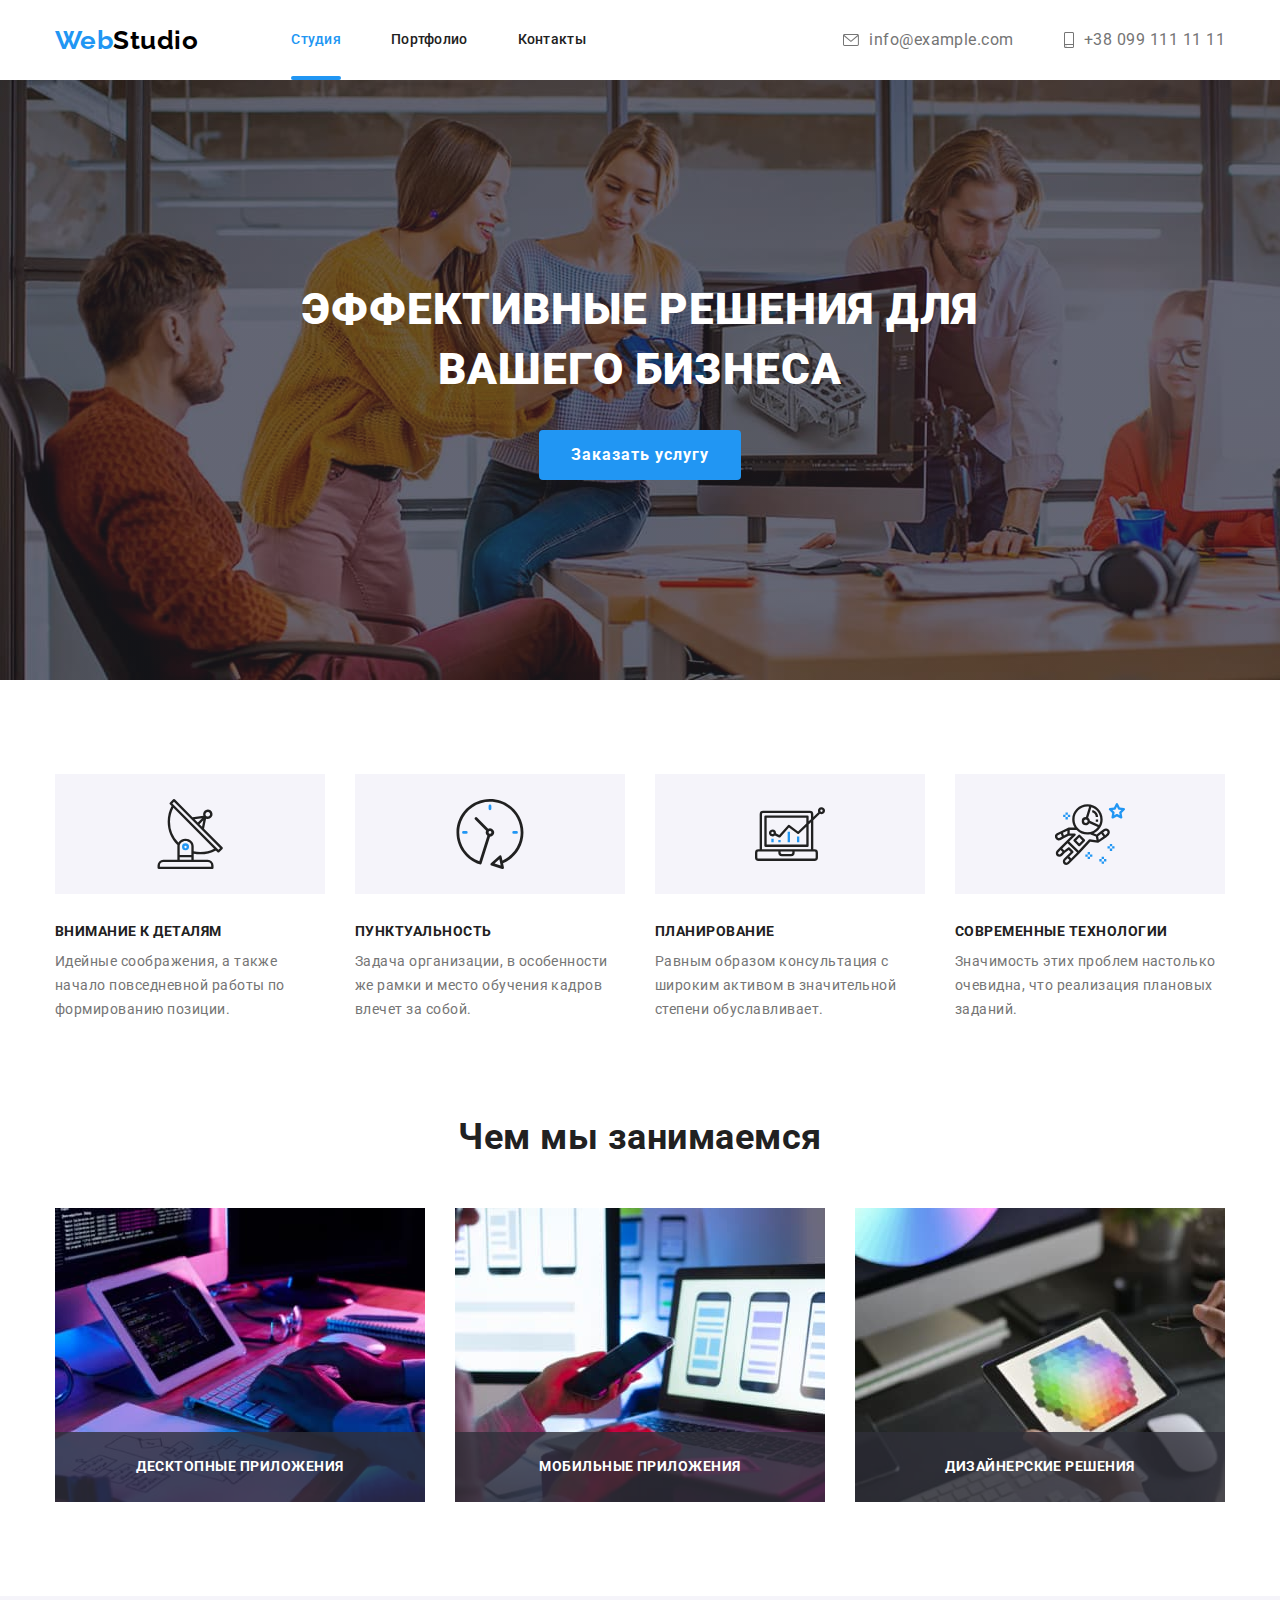
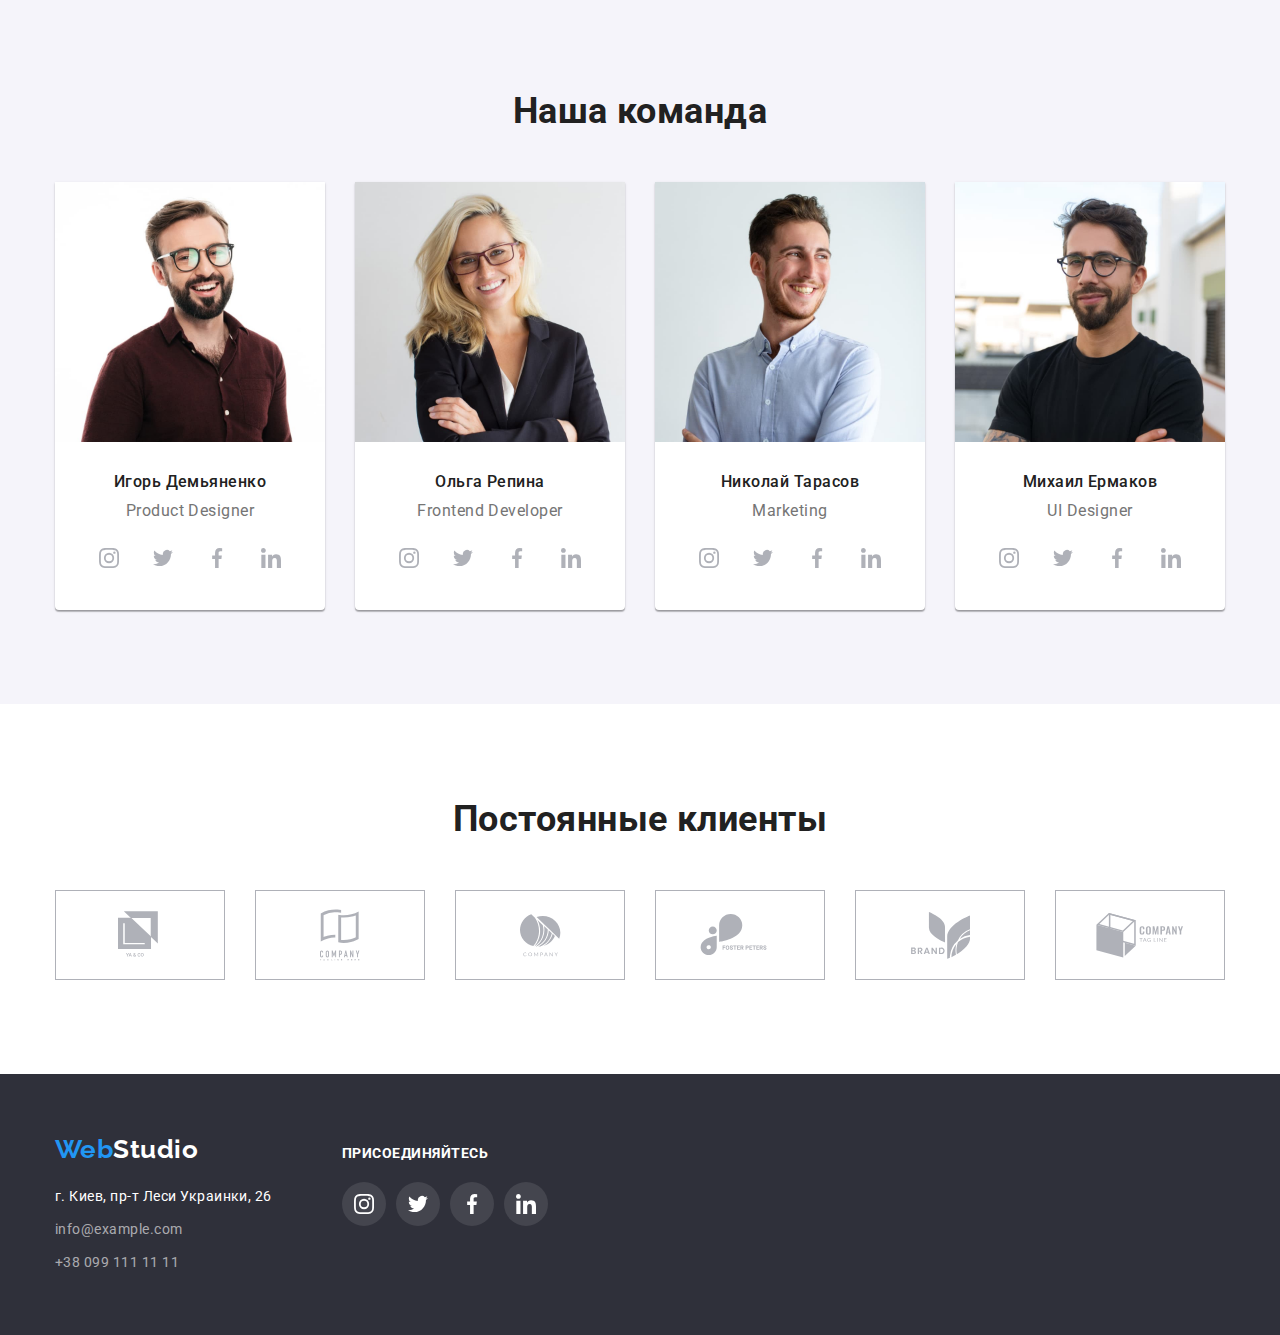
==== index.html @ 7fc9d30b "modal window, current effect, text over pictures" ====
<!DOCTYPE html>
<html lang="ru">

<head>
    <meta charset="UTF-8">
    <meta name="viewport" content="width=device-width, initial-scale=1.0">
    <title>Веб студия</title>
    <link rel="preconnect" href="https://fonts.gstatic.com">
    <link
        href="https://fonts.googleapis.com/css2?family=Oleo+Script&family=Raleway:wght@700&family=Roboto:wght@400;500;700;900&display=swap"
        rel="stylesheet">
    <link rel="stylesheet"
        href="https://cdnjs.cloudflare.com/ajax/libs/modern-normalize/1.0.0/modern-normalize.min.css">
    <link rel="stylesheet" href="./css/styles.css">
</head>

<body>


    <header>
        <div class="container header">
            <a class="logo" href=""><span class="accent">Web</span>Studio</a>
            <nav>
                <ul class="nav-list list">
                    <li class="nav-item"><a class="nav-link current" href="">Студия</a></li>
                    <li class="nav-item"><a class="nav-link" href="./portfolio.html">Портфолио</a></li>
                    <li class="nav-item"><a class="nav-link" href="">Контакты</a></li>
                </ul>
            </nav>
            <div class="box">
                <a class="contakts" href="mailto:info@example.com">
                    <svg width="16" height="12" class="icon-envelope">
                        <use href="./images/spriteoptim.svg#envelope"></use>
                    </svg>
                    info@example.com</a>
                <a class="contakts" href="tel:+380991111111">
                    <svg width="10" height="16" class="icon-smartphone">
                        <use href="./images/spriteoptim.svg#smartphone"></use>
                    </svg>
                    +38 099 111 11 11</a>

            </div>
        </div>
    </header>
    <main>
        <!--Герой-->
        <section class="hero">

            <h1>Эффективные решения для вашего бизнеса</h1>
            <a href="">Заказать услугу</a>

        </section>

        <!--Особенности-->
        <section class="section-padding">
            <div class="container">
                <h2 class="features-header visually-hidden">Особенности</h2>

                <ul class="list featuresbox">
                    <li class="feature">
                        <div class="feature-icon">
                            <svg width="70" height="70" class="icon-group">
                                <use href="./images/spriteoptim.svg#group"></use>
                            </svg>
                        </div>
                        <h3 class="features-items">Внимание к деталям</h3>
                        <p>Идейные соображения, а также начало повседневной работы по формированию позиции.</p>
                    </li>
                    <li class="feature">
                        <div class="feature-icon">
                            <svg width="70" height="70" class="icon-clock">
                                <use href="./images/spriteoptim.svg#clock"></use>
                            </svg>
                        </div>
                        <h3 class="features-items">Пунктуальность</h3>
                        <p>Задача организации, в особенности же рамки и место обучения кадров влечет за собой.</p>
                    </li>
                    <li class="feature">
                        <div class="feature-icon">
                            <svg width="70" height="70" class="icon-diagram">
                                <use href="./images/spriteoptim.svg#diagram"></use>
                            </svg>
                        </div>
                        <h3 class="features-items">Планирование</h3>
                        <p>Равным образом консультация с широким активом в значительной степени обуславливает.</p>
                    </li>
                    <li class="feature">
                        <div class="feature-icon">
                            <svg width="70" height="70" class="icon-astronaut">
                                <use href="./images/spriteoptim.svg#astronaut"></use>
                            </svg>
                        </div>
                        <h3 class="features-items">Современные технологии</h3>
                        <p>Значимость этих проблем настолько очевидна, что реализация плановых заданий.</p>
                    </li>
                </ul>
            </div>
        </section>
        <!--Чем мы занимаемся-->
        <section class="section-padding wedo">
            <div class="container">
                <h2 class="occupations">Чем мы занимаемся</h2>
                <ul class="list wedo">
                    <li>
                        <div class="card">
                            <img width="370" height="294" src="./images/occupations/occupations1-optim.jpg" alt="Кодинг">
                            <p>Десктопные приложения</p>
                        </div>
                    </li>
                    <li>
                        <div class="card">
                            <img width="370" height="294" src="./images/occupations/occupations2-optim.jpg" alt="Работа со смартфонами">
                            <p>Мобильные приложения</p>
                        </div>
                    </li>
                    <li>
                        <div class="card">
                            <img width="370" height="294" src="./images/occupations/occupations3-optim.jpg" alt="Работа с цветовой палитрой">
                            <p>Дизайнерские решения</p>
                        </div>
                    </li>
                </ul>
            </div>
        </section>
        <!--Команда-->
        <section class="ourteam section-padding">
            <div class="container">
                <h2 class="team">Наша команда</h2>
                <ul class="team-list list">
                    <li>
                        <article class="team-description">
                            <img width="270" height="260" src="./images/team-photos/team1-opt.jpg"
                                alt="Фото Игоря Демьяненко">
                            <h3 class="team-name">Игорь Демьяненко</h3>
                            <p>Product Designer</p>
                            <ul class="list socmedia-list">
                                <li><a class="team-icon" href="">
                                        <svg width="20" height="20" class="icon-instagram">
                                            <use href="./images/spriteoptim.svg#instagram"></use>
                                        </svg></a></li>
                                <li><a class="team-icon" href="">
                                        <svg width="20" height="20" class="icon-twitter">
                                            <use href="./images/spriteoptim.svg#twitter"></use>
                                        </svg></a></li>
                                <li><a class="team-icon" href="">
                                        <svg width="20" height="20" class="icon-facebook">
                                            <use href="./images/spriteoptim.svg#facebook"></use>
                                        </svg>
                                    </a></li>
                                <li><a class="team-icon" href="">
                                        <svg width="20" height="20" class="icon-linkedin">
                                            <use href="./images/spriteoptim.svg#linkedin"></use>
                                        </svg>
                                    </a></li>
                            </ul>
                        </article>
                    </li>
                    <li>
                        <article class="team-description">
                            <img width="270" height="260" src="./images/team-photos/team2-opt.jpg"
                                alt="Фото Ольги Репиной">
                            <h3 class="team-name">Ольга Репина</h3>
                            <p>Frontend Developer</p>
                            <ul class="list socmedia-list">
                                <li><a class="team-icon" href="">
                                        <svg width="20" height="20" class="icon-instagram">
                                            <use href="./images/spriteoptim.svg#instagram"></use>
                                        </svg></a></li>
                                <li><a class="team-icon" href="">
                                        <svg width="20" height="20" class="icon-twitter">
                                            <use href="./images/spriteoptim.svg#twitter"></use>
                                        </svg></a></li>
                                <li><a class="team-icon" href="">
                                        <svg width="20" height="20" class="icon-facebook">
                                            <use href="./images/spriteoptim.svg#facebook"></use>
                                        </svg>
                                    </a></li>
                                <li><a class="team-icon" href="">
                                        <svg width="20" height="20" class="icon-linkedin">
                                            <use href="./images/spriteoptim.svg#linkedin"></use>
                                        </svg>
                                    </a></li>
                            </ul>
                        </article>
                    </li>
                    <li>
                        <article class="team-description">
                            <img width="270" height="260" src="./images/team-photos/team3-opt.jpg"
                                alt="Фото Николая Тарасова">
                            <h3 class="team-name">Николай Тарасов</h3>
                            <p>Marketing</p>
                            <ul class="list socmedia-list">
                                <li><a class="team-icon" href="">
                                        <svg width="20" height="20" class="icon-instagram">
                                            <use href="./images/spriteoptim.svg#instagram"></use>
                                        </svg></a></li>
                                <li><a class="team-icon" href="">
                                        <svg width="20" height="20" class="icon-twitter">
                                            <use href="./images/spriteoptim.svg#twitter"></use>
                                        </svg></a></li>
                                <li><a class="team-icon" href="">
                                        <svg width="20" height="20" class="icon-facebook">
                                            <use href="./images/spriteoptim.svg#facebook"></use>
                                        </svg>
                                    </a></li>
                                <li><a class="team-icon" href="">
                                        <svg width="20" height="20" class="icon-linkedin">
                                            <use href="./images/spriteoptim.svg#linkedin"></use>
                                        </svg>
                                    </a></li>
                            </ul>
                        </article>
                    </li>
                    <li>
                        <article class="team-description">
                            <img width="270" height="260" src="./images/team-photos/team4-opt.jpg"
                                alt="Фото Михаила Ермакова">
                            <h3 class="team-name">Михаил Ермаков</h3>
                            <p>UI Designer</p>
                            <ul class="list socmedia-list">
                                <li><a class="team-icon" href="">
                                        <svg width="20" height="20" class="icon-instagram">
                                            <use href="./images/spriteoptim.svg#instagram"></use>
                                        </svg></a></li>
                                <li><a class="team-icon" href="">
                                        <svg width="20" height="20" class="icon-twitter">
                                            <use href="./images/spriteoptim.svg#twitter"></use>
                                        </svg></a></li>
                                <li><a class="team-icon" href="">
                                        <svg width="20" height="20" class="icon-facebook">
                                            <use href="./images/spriteoptim.svg#facebook"></use>
                                        </svg>
                                    </a></li>
                                <li><a class="team-icon" href="">
                                        <svg width="20" height="20" class="icon-linkedin">
                                            <use href="./images/spriteoptim.svg#linkedin"></use>
                                        </svg>
                                    </a></li>
                            </ul>
                        </article>
                    </li>
                </ul>
            </div>
        </section>
        <!-- Постоянные клиенты -->
        <section class="section-padding">
            <div class="container">
                <h2 class="clients-header">Постоянные клиенты</h2>
                <ul class="list clients-list">

                    <li><a href="">
                            <svg width="44" height="49" class="icon-logo1">
                                <use href="./images/spriteoptim.svg#logo1"></use>
                            </svg>
                        </a></li>
                    <li><a href="">
                            <svg width="40" height="52" class="icon-logo2">
                                <use href="./images/spriteoptim.svg#logo2"></use>
                            </svg>
                        </a></li>
                    <li><a href="">
                            <svg width="41" height="43" class="icon-logo3">
                                <use href="./images/spriteoptim.svg#logo3"></use>
                            </svg>
                        </a></li>
                    <li><a href="">
                            <svg width="80" height="42" class="icon-logo4">
                                <use href="./images/spriteoptim.svg#logo4"></use>
                            </svg>
                        </a></li>
                    <li><a href="">
                            <svg width="59" height="47" class="icon-logo5">
                                <use href="./images/spriteoptim.svg#logo5"></use>
                            </svg>
                        </a></li>
                    <li><a href="">
                            <svg width="88" height="45" class="icon-logo6">
                                <use href="./images/spriteoptim.svg#logo6"></use>
                            </svg>
                        </a></li>
                </ul>
            </div>
        </section>
    </main>
    <footer class="main-background">
        <div class="container">
            <div class="address-container">
                <a class="logo inverse" href=""><span class="accent">Web</span>Studio</a>
                <address class="footer">
                    <p>г. Киев, пр-т Леси Украинки, 26</p>
                    <a class="contakts mail" href="mailto:info@example.com">info@example.com</a>
                    <a class="contakts" href="tel:+380991111111">+38 099 111 11 11</a>
                </address>
            </div>
            <div class="join-container">
                <b class="join">присоединяйтесь</b>
                <ul class="list join-list">
                    <li><a class="team-icon" href="">
                            <svg width="20" height="20" class="icon-instagram">
                                <use href="./images/spriteoptim.svg#instagram"></use>
                            </svg></a></li>
                    <li><a class="team-icon" href="">
                            <svg width="20" height="20" class="icon-twitter">
                                <use href="./images/spriteoptim.svg#twitter"></use>
                            </svg></a></li>
                    <li><a class="team-icon" href="">
                            <svg width="20" height="20" class="icon-facebook">
                                <use href="./images/spriteoptim.svg#facebook"></use>
                            </svg>
                        </a></li>
                    <li><a class="team-icon" href="">
                            <svg width="20" height="20" class="icon-linkedin">
                                <use href="./images/spriteoptim.svg#linkedin"></use>
                            </svg>
                        </a></li>
                </ul>
            </div>
        </div>

    </footer>
    <div class="backdrop is-hidden">
        <div class="modal">
            <button class="close" type="button">
                <svg width="18" height="18" class="iicon-close">
                    <use href="./images/spriteoptim.svg#close"></use>
                </svg>
            </button>
        </div>
    </div>
</body>

</html>
---- css/styles.css ----
:root {
  --headers-color: #212121;
  --accent-color: #2196f3;
  --accent-opacity-color: rgba(33, 150, 243, 0.9);
  --text-color: #757575;
  --white-color: #ffffff;
  --black-color: #000000;
  --portfolio-border: #eeeeee;
  --port-header-border: #ececec;
  --bgc: #2f303a;
  --button-bcg-color: #f5f4fa;
  --footer-address-color: rgba(255, 255, 255, 0.6);
  --footer-icons-bcg-color: rgba(255, 255, 255, 0.1);
  --hero-bg-color: rgba(47, 48, 58, 0.4);
  --wedo-bgc: rgba(47, 48, 58, 0.8);
  --icon-color: #afb1b8;
  --modal-bgc: rgba(0, 0, 0, 0.2);
}
/*общие стили*/
body {
  color: var(--text-color);
  background-color: var(--white-color);
  letter-spacing: 0.03em;
  font-family: roboto, sans-serif;
}
a {
  text-decoration: none;
}
ul {
  list-style: none;
}
.container {
  width: 1200px;
  padding-left: 15px;
  padding-right: 15px;
  margin: 0 auto;
}
.section-padding {
  padding-top: 94px;
  padding-bottom: 94px;
}
.list {
  margin: 0;
  padding: 0;
}
img {
  display: block;
  max-width: 100%;
  height: auto;
}
.visually-hidden {
  position: absolute;
  width: 1px;
  height: 1px;
  margin: -1px;
  border: 0;
  padding: 0;
  clip: rect(0 0 0 0);
  overflow: hidden;
}
/*общие стили*/
/*логотип*/
.logo {
  display: block;
  margin-right: 93px;

  color: var(--black-color);
  font-family: Raleway, sans-serif;
  font-weight: 700;
  font-size: 26px;
  line-height: 1.19;
}
.accent {
  color: var(--accent-color);
}
/*логотип*/
/*шапка*/
.nav-link:hover,
.nav-link:focus {
  color: var(--accent-color);
}
.nav-link {
  position: relative;

  color: var(--headers-color);
  font-weight: 500;
  font-size: 14px;
  line-height: 1.14;
  letter-spacing: 0.02em;

  display: block;
  padding-top: 32px;
  padding-bottom: 32px;
}
.nav-link.current {
  color: var(--accent-color);
}
.nav-link.current::after {
  position: absolute;
  bottom: 0;
  left: 0;
  display: inline-block;
  content: "";
  width: 100%;
  height: 4px;
  background: #2196f3;
  border-radius: 2px;
}
.contakts {
  color: inherit;
  display: inline-flex;
  align-items: center;

  --color4: var(--text-color);
}

.contakts:hover,
.contakts:focus {
  color: var(--accent-color);

  --color4: var(--accent-color);
}
.nav-list {
  display: flex;
}
.nav-item:not(:last-child) {
  margin-right: 50px;
}
.box {
  display: flex;
  align-items: center;
  margin-left: auto;
}
.box a:not(:last-child) {
  margin-right: 50px;
}
.container.header {
  display: flex;
  align-items: center;
}
.icon-envelope,
.icon-smartphone {
  margin-right: 10px;
}

/*шапка*/
/*hero*/
.hero {
  background-color: var(--bgc);
  color: var(--white-color);
  letter-spacing: 0.06em;
  text-align: center;

  background-image: linear-gradient(
      to right,
      var(--hero-bg-color),
      var(--hero-bg-color)
    ),
    url(../images/herobg-optim.jpg);

  height: 600px;
  max-width: 1600px;

  margin-left: auto;
  margin-right: auto;

  display: flex;
  flex-direction: column;
  align-items: center;
  justify-content: center;
}

.hero h1 {
  font-weight: 900;
  font-size: 44px;
  line-height: 1.36;
  text-transform: uppercase;

  width: 696px;
  margin-bottom: 30px;
  margin-top: 0;
}

.hero a {
  display: inline-block;
  padding: 10px 32px;

  border-radius: 4px;

  color: inherit;
  font-weight: 700;
  font-size: 16px;
  line-height: 1.87;
  background-color: var(--accent-color);
}
/*hero*/
/*features*/

.features-items {
  color: var(--headers-color);
  font-weight: 700;
  font-size: 14px;
  line-height: 1.14;
  text-transform: uppercase;

  margin-top: 0;
  margin-bottom: 10px;
}
.features-items + p {
  font-size: 14px;
  line-height: 1.71;

  margin: 0;
}
.features-header {
  margin: 0;
}
.featuresbox {
  display: flex;
}
.featuresbox > li {
  width: calc((100% - 90px) / 4);
}
.featuresbox > li:not(:last-child) {
  margin-right: 30px;
}
.feature-icon {
  background-color: var(--button-bcg-color);
  width: 270px;
  height: 120px;
  margin-bottom: 30px;
  display: flex;
  justify-content: center;
  align-items: center;
}

/*occupations*/
.wedo {
  display: flex;
  justify-content: space-between;
}
.wedo li {
  width: calc((100% - 60px) / 3);
}
.section-padding.wedo {
  padding-top: 0;
}
.occupations {
  margin-top: 0;
  margin-bottom: 50px;
}
.card {
  position: relative;
}
.card p {
  position: absolute;
  bottom: 0;
  left: 0;

  width: 100%;
  height: 70px;
  background-color: var(--wedo-bgc);

  margin: 0;
  padding-top: 27px;

  font-weight: 700;
  font-size: 14px;
  line-height: 1.14;
  text-align: center;
  text-transform: uppercase;
  color: var(--white-color);
}
/*occupations*/
/* team*/
.occupations,
.team,
.clients-header {
  color: var(--headers-color);
  font-weight: 700;
  font-size: 36px;
  line-height: 1.17;
  text-align: center;

  margin-top: 0;
  margin-bottom: 50px;
}
.ourteam {
  background-color: var(--button-bcg-color);
}
.team-description {
  font-size: 16px;
  line-height: 1.19;
  text-align: center;
  background-color: var(--white-color);

  box-shadow: 0px 1px 3px rgba(0, 0, 0, 0.12), 0px 1px 1px rgba(0, 0, 0, 0.14),
    0px 2px 1px rgba(0, 0, 0, 0.2);
  border-radius: 0px 0px 4px 4px;
}
.team-description > img {
  margin-bottom: 30px;
}
.team-name {
  color: var(--headers-color);
  font-weight: 500;
  font-size: inherit;

  margin-top: 0px;
  margin-bottom: 10px;
}

.team-description > p {
  margin-top: 0;
  margin-bottom: 16px;
}
.team-list > li {
  width: calc((100% - 90px) / 4);
}

.team-list {
  display: flex;
  justify-content: space-between;
}
.socmedia-list {
  display: flex;
  padding-right: 32px;
  padding-left: 32px;
  justify-content: space-between;
  padding-bottom: 30px;
}

.team-icon {
  width: 44px;
  height: 44px;

  border-radius: 50%;

  display: flex;
  justify-content: center;
  align-items: center;
  --color3: var(--icon-color);
}
.socmedia-list a:hover,
.socmedia-list a:focus {
  background-color: var(--accent-color);
  --color3: var(--white-color);
}
/*team*/
/*clients*/

.clients-list {
  display: flex;
  justify-content: space-between;
}

.clients-list a {
  display: flex;
  justify-content: center;
  align-items: center;

  width: 170px;
  height: 90px;

  border: 1px solid var(--icon-color);

  --color3: var(--icon-color);
}

.clients-list a:hover,
.clients-list a:focus {
  border: 1px solid var(--accent-color);
  --color3: var(--accent-color);
}

/*clients*/
/*футер*/
.main-background {
  background-color: var(--bgc);
}
.footer > p {
  font-style: normal;
  font-size: 14px;
  line-height: 1.71;
  color: var(--white-color);

  margin-top: 0;
  margin-bottom: 9px;
}
.footer > a {
  color: var(--footer-address-color);
  font-style: normal;
  font-size: 14px;
  line-height: 1.71;
}

.logo.inverse {
  padding-top: 60px;
  padding-bottom: 0;
  margin-bottom: 20px;
  margin-right: 0;
  display: inline-block;

  color: var(--white-color);
}

.contakts.mail {
  margin-bottom: 9px;
}
.footer {
  padding-bottom: 60px;
  display: flex;
  flex-direction: column;
}
.join {
  display: block;

  text-transform: uppercase;
  color: var(--white-color);
  font-weight: bold;
  font-size: 14px;
  line-height: 1.14;

  margin-bottom: 20px;
}
.join-container {
  width: 206px;
  margin-left: 70px;
}
footer .join-list {
  padding: 0;
}
footer .container {
  display: flex;
  align-items: baseline;
}
.join-list {
  display: flex;

  justify-content: space-between;
}
footer .team-icon {
  --color3: var(--white-color);
  background-color: var(--footer-icons-bcg-color);
}
footer .team-icon:hover,
footer .team-icon:focus {
  background-color: var(--accent-color);
}
/*футер*/
/*portfolio*/
.port-header {
  border-bottom: 1px solid var(--port-header-border);
}
.filter-collection {
  margin-bottom: 34px;
  display: flex;
  justify-content: center;
}
.filter {
  color: var(--headers-color);
  background-color: var(--button-bcg-color);
  border-radius: 4px;
  border-color: transparent;

  padding: 6px 22px;
}
.filter:not(:last-child) {
  margin-right: 8px;
}

.filter:hover,
.filter:focus {
  background-color: var(--accent-color);
  color: var(--white-color);
}
.portfolio-item {
  color: var(--headers-color);
  font-weight: bold;
  font-size: 18px;
  line-height: 2;
  letter-spacing: 0.06em;

  margin-top: 0;
  margin-bottom: 4px;
}
.portfolio-example {
  color: var(--text-color);
  font-size: 16px;
  line-height: 1.87;

  margin: 0;
}
.border {
  padding-left: 24px;
  padding-bottom: 20px;
  padding-top: 20px;
  padding-right: 24px;
  border-bottom: 1px solid var(--portfolio-border);
  border-right: 1px solid var(--portfolio-border);
  border-left: 1px solid var(--portfolio-border);
}
.portfolio-header {
  margin: 0;
}

.list.portfolio {
  display: flex;
  flex-wrap: wrap;
  justify-content: flex-start;
}
.list.portfolio a {
  display: block;
}

.list.portfolio > li {
  width: calc((100% - 60px) / 3);
}
.list.portfolio > li:hover {
  box-shadow: 0px 1px 1px rgba(0, 0, 0, 0.12), 0px 4px 4px rgba(0, 0, 0, 0.06),
    1px 4px 6px rgba(0, 0, 0, 0.16);
}
.list.portfolio > li:nth-child(3n + 2) {
  margin-right: 30px;
  margin-left: 30px;
}

.list.portfolio > li:not(:nth-last-child(-n + 3)) {
  margin-bottom: 30px;
}
.portfolio-card {
  position: relative;
}
.portfolio-card::before {
  position: absolute;
  top: 0;
  left: 0;

  width: 100%;
  height: 100%;

  content: "";
  display: inline-block;

  background-color: var(--accent-opacity-color);

  opacity: 0;
}
.portfolio-card p {
  position: absolute;
  top: 50%;
  left: 50%;
  transform: translate(-50%, -50%);

  margin: 0;
  width: 322px;
  color: var(--white-color);

  opacity: 0;
}

.list.portfolio a:hover .portfolio-card p {
  opacity: 1;
}
.list.portfolio a:hover .portfolio-card::before {
  opacity: 1;
}
/*portfolio*/
/*modal window*/
.backdrop {
  position: fixed;
  top: 0;
  left: 0;
  width: 100%;
  height: 100%;
  background-color: var(--modal-bgc);
}
.backdrop.is-hidden {
  opacity: 0;
  pointer-events: none;
}
.modal {
  position: absolute;
  top: 221px;
  left: 50%;
  transform: translate(-50%);

  width: 528px;
  height: 521px;
  background-color: var(--white-color);
}
.close {
  position: absolute;
  top: 8px;
  right: 8px;

  display: flex;
  align-items: center;
  justify-content: center;

  width: 30px;
  height: 30px;
  margin: 0;
  padding: 0;
  background-color: var(--white-color);

  border: 1px solid rgba(0, 0, 0, 0.1);
  border-radius: 50%;
}
/*modal window*/
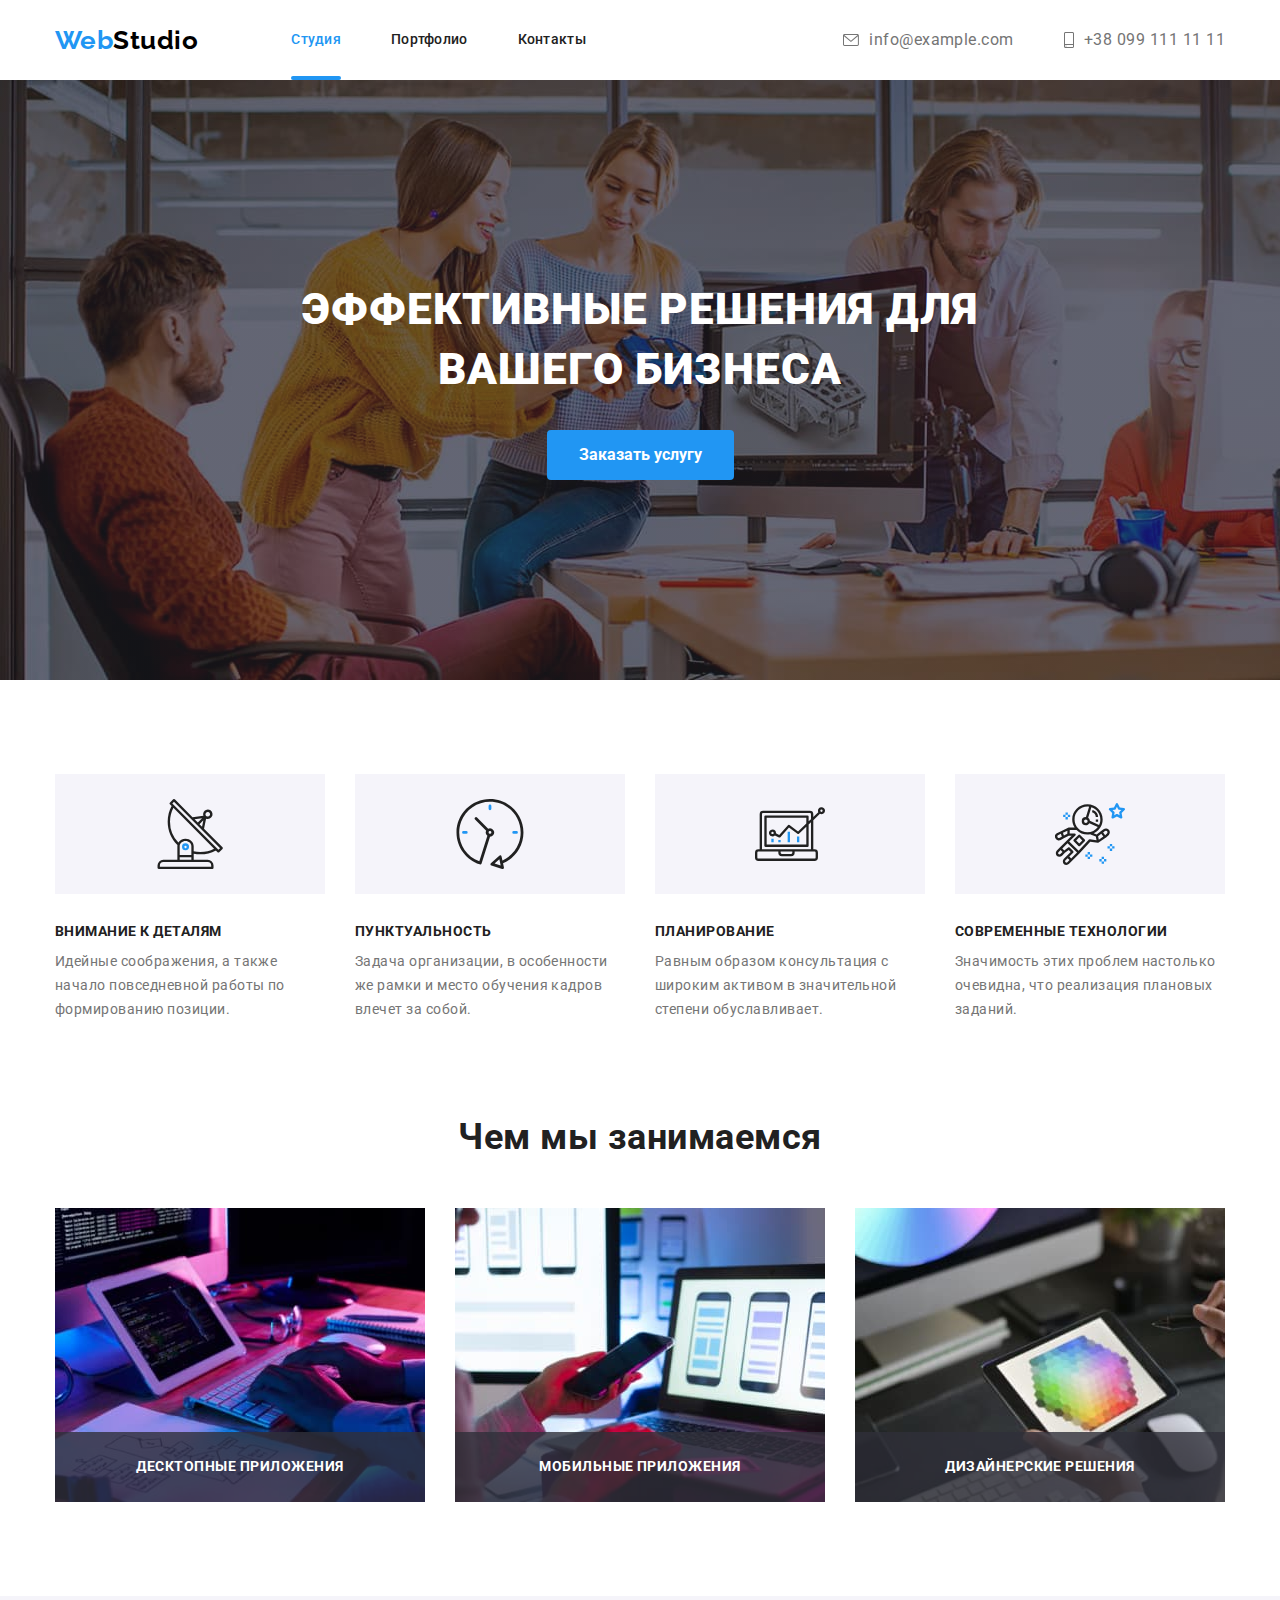
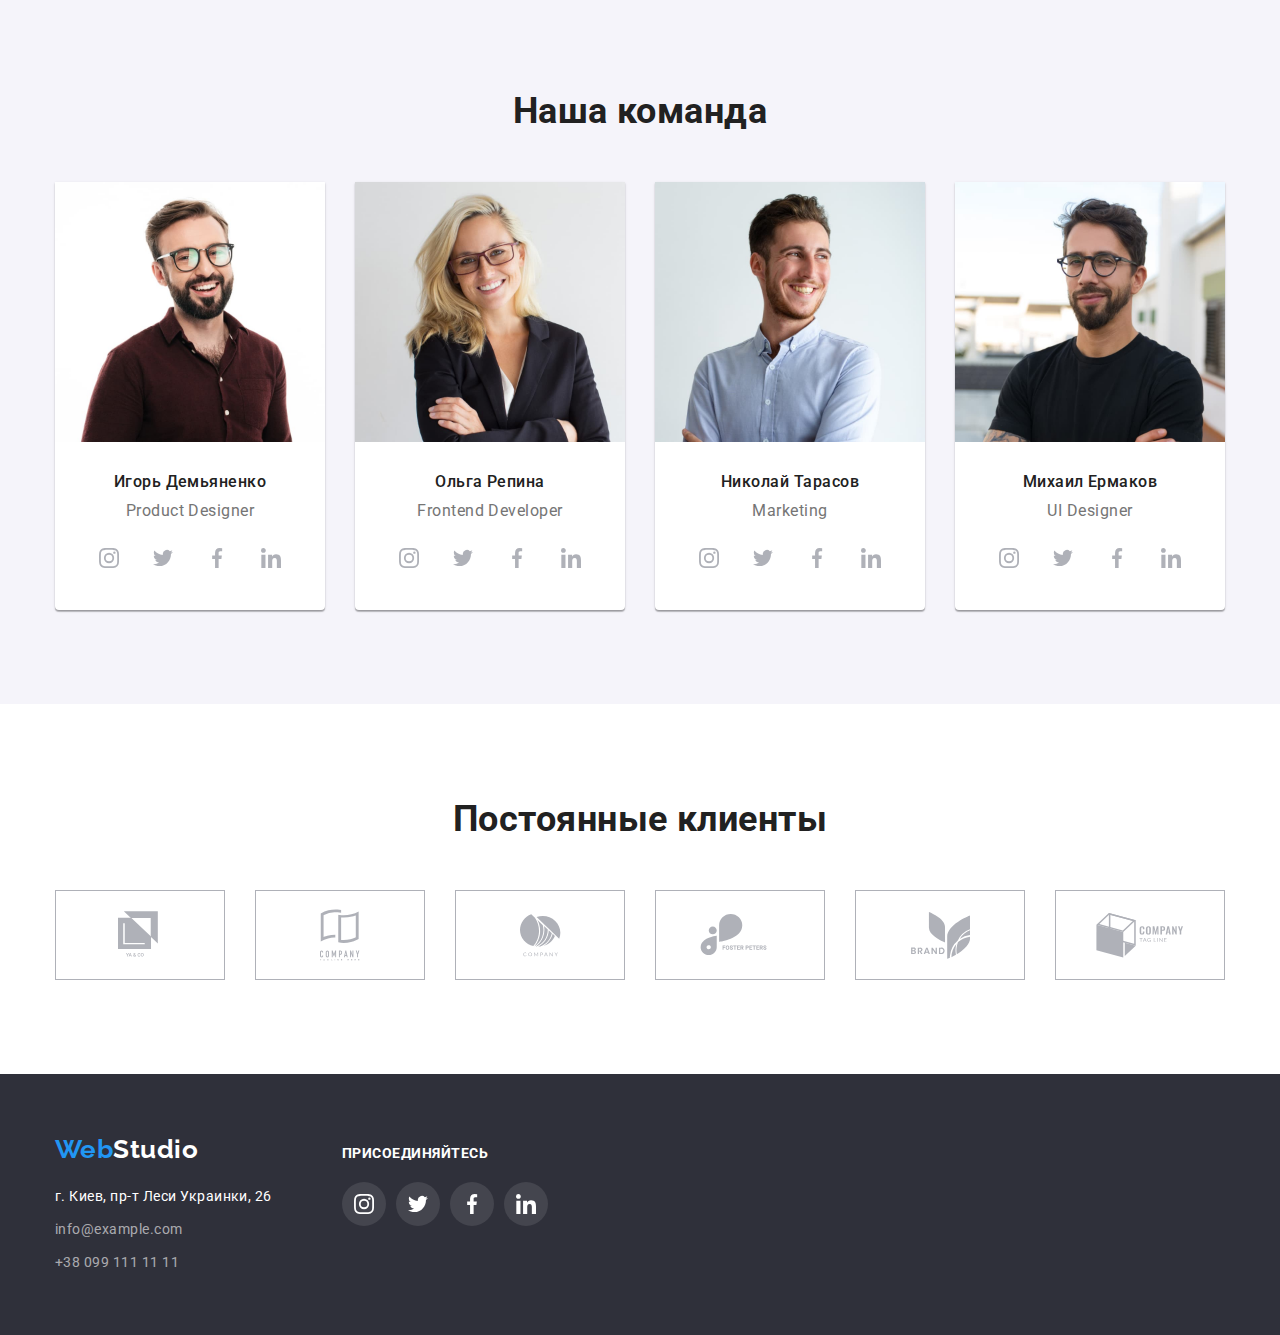
==== commit b7723b70: "removed close icon, added js for opening and closing modal window" ====
--- a/index.html
+++ b/index.html
@@ -47,7 +47,7 @@
         <section class="hero">
 
             <h1>Эффективные решения для вашего бизнеса</h1>
-            <a href="">Заказать услугу</a>
+            <button data-modal-open>Заказать услугу</button>
 
         </section>
 
@@ -318,15 +318,17 @@
         </div>
 
     </footer>
-    <div class="backdrop is-hidden">
+    <div data-modal class="backdrop is-hidden">
         <div class="modal">
-            <button class="close" type="button">
+            <button data-modal-close class="close" type="button">
                 <svg width="18" height="18" class="iicon-close">
                     <use href="./images/spriteoptim.svg#close"></use>
                 </svg>
             </button>
         </div>
     </div>
+
+    <script src="./js/modal.js"></script>
 </body>
 
 </html>--- a/css/styles.css
+++ b/css/styles.css
@@ -181,10 +181,11 @@
   margin-top: 0;
 }
 
-.hero a {
+.hero button {
   display: inline-block;
   padding: 10px 32px;
 
+  border: none;
   border-radius: 4px;
 
   color: inherit;
